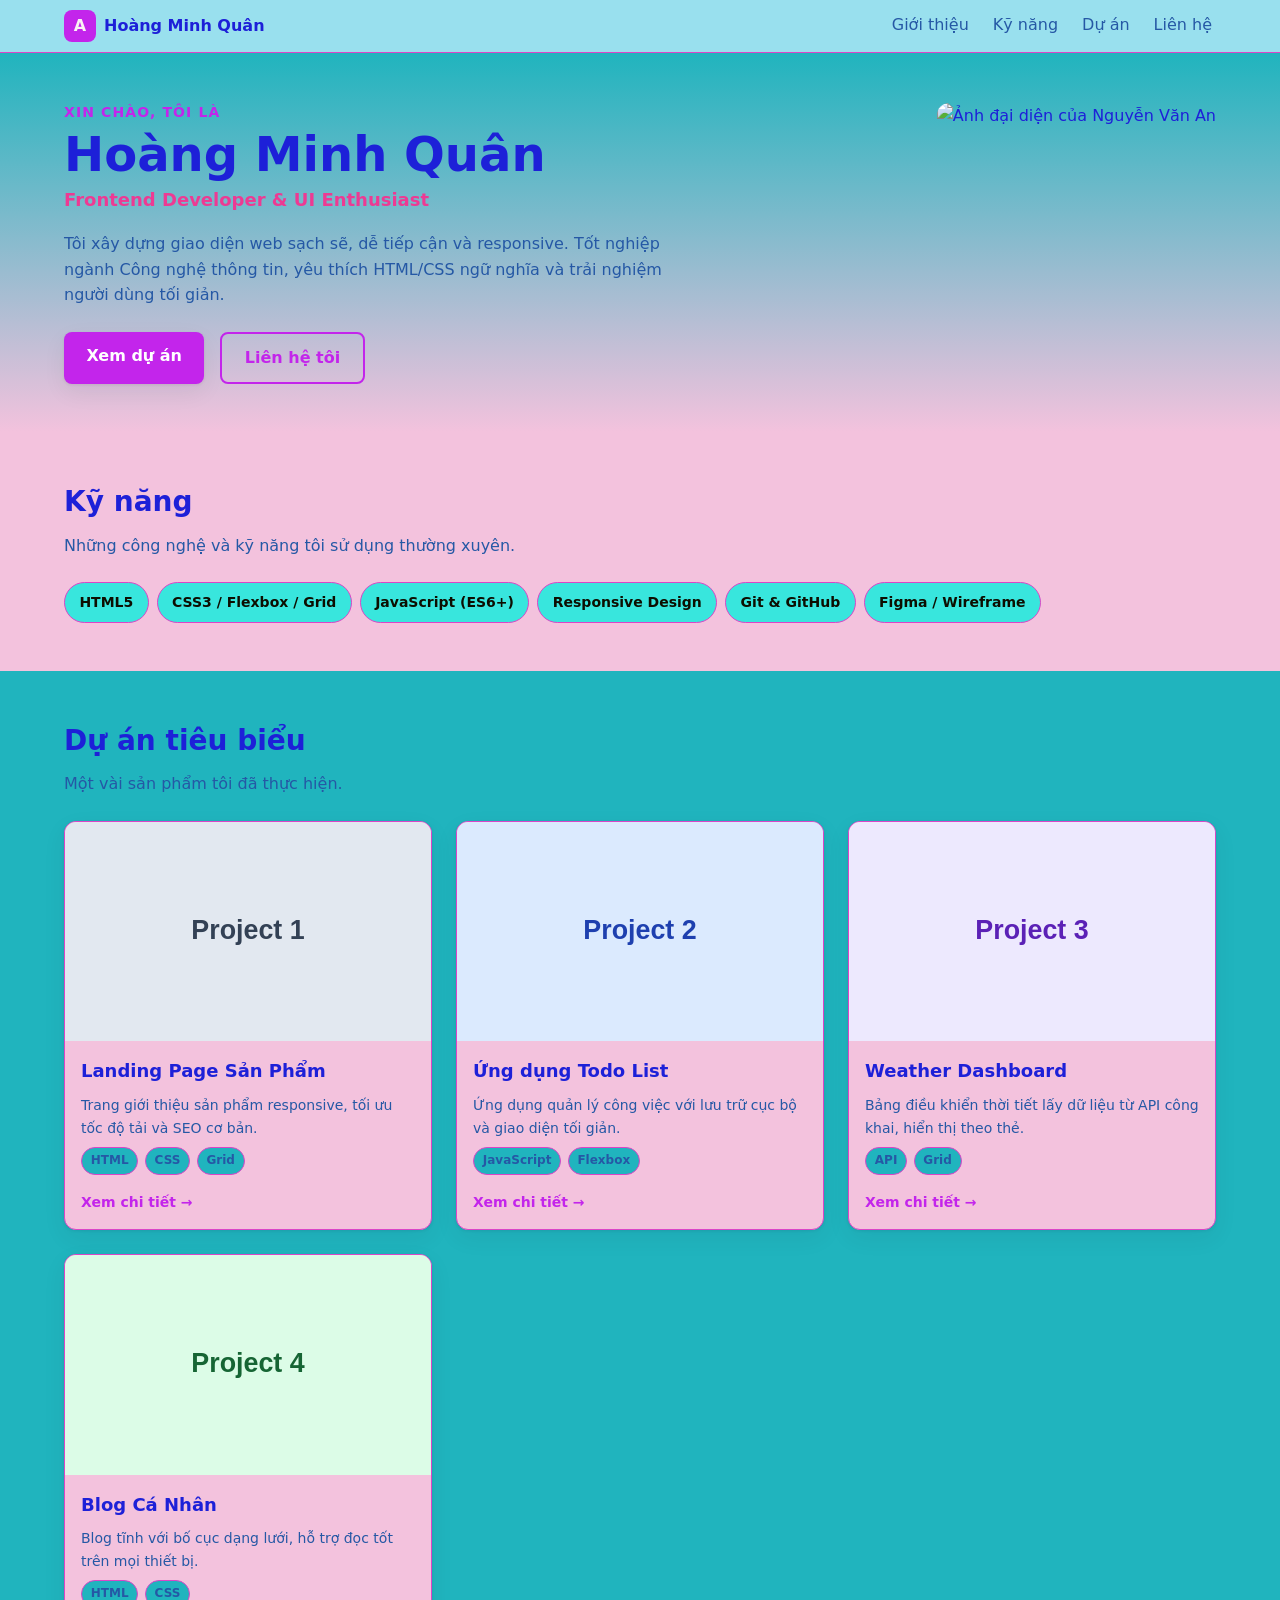
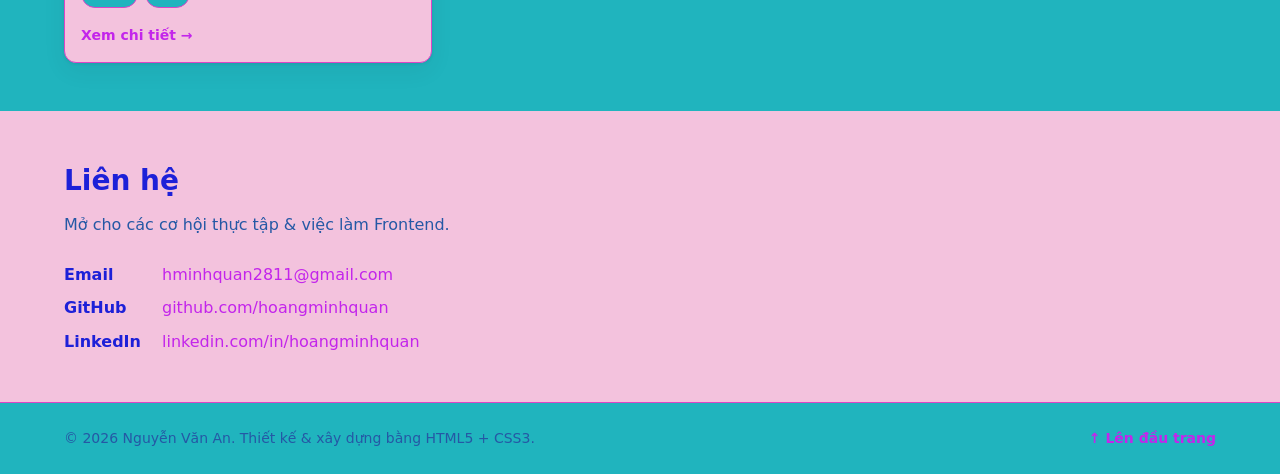
==== index.html @ fcdfdae9 "init" ====
<!DOCTYPE html>
<!-- lang="vi" khai báo ngôn ngữ trang → hỗ trợ screen reader & SEO -->
<html lang="vi">

<head>
  <!-- ========== METADATA BẮT BUỘC ========== -->
  <meta charset="UTF-8" />
  <!-- viewport: nền tảng của responsive mobile-first, khóa tỉ lệ 1:1 với thiết bị -->
  <meta name="viewport" content="width=device-width, initial-scale=1.0" />
  <meta name="description" content="Portfolio CV của Nguyễn Văn An – Frontend Developer. Dự án, kỹ năng và thông tin liên hệ." />
  <meta name="author" content="Nguyễn Văn An" />
  <title>Hoàng Minh Quân · Frontend Developer</title>

  <!-- Liên kết tới file CSS tách rời (yêu cầu của bài) -->
  <link rel="stylesheet" href="./assets/css/styles.css" />
</head>

<body>

  <!-- ========================================================== -->
  <!-- HEADER: nhận diện + điều hướng chính                        -->
  <!-- ========================================================== -->
  <header class="site-header">
    <div class="container header-inner">
      <!-- Thương hiệu cá nhân -->
      <a class="brand" href="#top" aria-label="Về đầu trang">
        <span class="brand-mark" aria-hidden="true">A</span>
        <span class="brand-name">Hoàng Minh Quân</span>
      </a>

      <!-- NAV dùng Flexbox (xem styles.css) -->
      <nav class="main-nav" aria-label="Điều hướng chính">
        <ul class="nav-list">
          <li><a href="#about">Giới thiệu</a></li>
          <li><a href="#skills">Kỹ năng</a></li>
          <li><a href="#projects">Dự án</a></li>
          <li><a href="#contact">Liên hệ</a></li>
        </ul>
      </nav>
    </div>
  </header>

  <!-- ========================================================== -->
  <!-- MAIN: toàn bộ nội dung chính của trang                      -->
  <!-- ========================================================== -->
  <main id="top">
    <!-- ----- SECTION: Giới thiệu / Hero ----- -->
    <section id="about" class="hero">
      <div class="container hero-inner">
        <div class="hero-text">
          <p class="eyebrow">Xin chào, tôi là</p>
          <h1 class="hero-title">Hoàng Minh Quân</h1>
          <p class="hero-role">Frontend Developer &amp; UI Enthusiast</p>
          <p class="hero-desc">
            Tôi xây dựng giao diện web sạch sẽ, dễ tiếp cận và responsive.
            Tốt nghiệp ngành Công nghệ thông tin, yêu thích HTML/CSS ngữ nghĩa
            và trải nghiệm người dùng tối giản.
          </p>
          <div class="hero-actions">
            <a class="btn btn-primary" href="#projects">Xem dự án</a>
            <a class="btn btn-outline" href="#contact">Liên hệ tôi</a>
          </div>
        </div>

        <!-- Ảnh đại diện: dùng placeholder, thay bằng ảnh thật của bạn -->
        <figure class="hero-avatar">
          <img
            src="https://meanhanime.edu.vn/wp-content/uploads/2026/02/Anh-avatar-nhan-vat-hoat-hinh-mac-do-rua.jpg"
            alt="Ảnh đại diện của Nguyễn Văn An"
            width="320" height="320" />
        </figure>
      </div>
    </section>

    <!-- ----- SECTION: Kỹ năng ----- -->
    <section id="skills" class="section">
      <div class="container">
        <h2 class="section-title">Kỹ năng</h2>
        <p class="section-sub">Những công nghệ và kỹ năng tôi sử dụng thường xuyên.</p>

        <ul class="skill-grid">
          <li class="skill-chip">HTML5</li>
          <li class="skill-chip">CSS3 / Flexbox / Grid</li>
          <li class="skill-chip">JavaScript (ES6+)</li>
          <li class="skill-chip">Responsive Design</li>
          <li class="skill-chip">Git &amp; GitHub</li>
          <li class="skill-chip">Figma / Wireframe</li>
        </ul>
      </div>
    </section>

    <!-- ----- SECTION: Dự án (danh sách thẻ dùng CSS Grid) ----- -->
    <section id="projects" class="section section-muted">
      <div class="container">
        <h2 class="section-title">Dự án tiêu biểu</h2>
        <p class="section-sub">Một vài sản phẩm tôi đã thực hiện.</p>

        <!-- .project-grid dùng CSS Grid (xem styles.css) -->
        <div class="project-grid">

          <!-- Mỗi thẻ là một <article> độc lập, có thể đứng riêng -->
          <article class="card">
            <img class="card-media"
              src="data:image/svg+xml,%3Csvg%20xmlns%3D%27http%3A//www.w3.org/2000/svg%27%20width%3D%27600%27%20height%3D%27360%27%20viewBox%3D%270%200%20600%20360%27%3E%3Crect%20width%3D%27100%25%27%20height%3D%27100%25%27%20fill%3D%27%23e2e8f0%27/%3E%3Ctext%20x%3D%2750%25%27%20y%3D%2750%25%27%20font-family%3D%27Segoe%20UI%2C%20Arial%2C%20sans-serif%27%20font-size%3D%2744%27%20font-weight%3D%27700%27%20fill%3D%27%23334155%27%20text-anchor%3D%27middle%27%20dominant-baseline%3D%27middle%27%3EProject%201%3C/text%3E%3C/svg%3E"
              alt="Ảnh minh họa dự án Landing Page" width="600" height="360" />
            <div class="card-body">
              <h3 class="card-title">Landing Page Sản Phẩm</h3>
              <p class="card-desc">
                Trang giới thiệu sản phẩm responsive, tối ưu tốc độ tải và SEO cơ bản.
              </p>
              <ul class="tag-list">
                <li>HTML</li>
                <li>CSS</li>
                <li>Grid</li>
              </ul>
              <a class="card-link" href="#">Xem chi tiết →</a>
            </div>
          </article>

          <article class="card">
            <img class="card-media"
              src="data:image/svg+xml,%3Csvg%20xmlns%3D%27http%3A//www.w3.org/2000/svg%27%20width%3D%27600%27%20height%3D%27360%27%20viewBox%3D%270%200%20600%20360%27%3E%3Crect%20width%3D%27100%25%27%20height%3D%27100%25%27%20fill%3D%27%23dbeafe%27/%3E%3Ctext%20x%3D%2750%25%27%20y%3D%2750%25%27%20font-family%3D%27Segoe%20UI%2C%20Arial%2C%20sans-serif%27%20font-size%3D%2744%27%20font-weight%3D%27700%27%20fill%3D%27%231e40af%27%20text-anchor%3D%27middle%27%20dominant-baseline%3D%27middle%27%3EProject%202%3C/text%3E%3C/svg%3E"
              alt="Ảnh minh họa dự án Todo App" width="600" height="360" />
            <div class="card-body">
              <h3 class="card-title">Ứng dụng Todo List</h3>
              <p class="card-desc">
                Ứng dụng quản lý công việc với lưu trữ cục bộ và giao diện tối giản.
              </p>
              <ul class="tag-list">
                <li>JavaScript</li>
                <li>Flexbox</li>
              </ul>
              <a class="card-link" href="#">Xem chi tiết →</a>
            </div>
          </article>

          <article class="card">
            <img class="card-media"
              src="data:image/svg+xml,%3Csvg%20xmlns%3D%27http%3A//www.w3.org/2000/svg%27%20width%3D%27600%27%20height%3D%27360%27%20viewBox%3D%270%200%20600%20360%27%3E%3Crect%20width%3D%27100%25%27%20height%3D%27100%25%27%20fill%3D%27%23ede9fe%27/%3E%3Ctext%20x%3D%2750%25%27%20y%3D%2750%25%27%20font-family%3D%27Segoe%20UI%2C%20Arial%2C%20sans-serif%27%20font-size%3D%2744%27%20font-weight%3D%27700%27%20fill%3D%27%235b21b6%27%20text-anchor%3D%27middle%27%20dominant-baseline%3D%27middle%27%3EProject%203%3C/text%3E%3C/svg%3E"
              alt="Ảnh minh họa dự án Weather Dashboard" width="600" height="360" />
            <div class="card-body">
              <h3 class="card-title">Weather Dashboard</h3>
              <p class="card-desc">
                Bảng điều khiển thời tiết lấy dữ liệu từ API công khai, hiển thị theo thẻ.
              </p>
              <ul class="tag-list">
                <li>API</li>
                <li>Grid</li>
              </ul>
              <a class="card-link" href="#">Xem chi tiết →</a>
            </div>
          </article>

          <article class="card">
            <img class="card-media"
              src="data:image/svg+xml,%3Csvg%20xmlns%3D%27http%3A//www.w3.org/2000/svg%27%20width%3D%27600%27%20height%3D%27360%27%20viewBox%3D%270%200%20600%20360%27%3E%3Crect%20width%3D%27100%25%27%20height%3D%27100%25%27%20fill%3D%27%23dcfce7%27/%3E%3Ctext%20x%3D%2750%25%27%20y%3D%2750%25%27%20font-family%3D%27Segoe%20UI%2C%20Arial%2C%20sans-serif%27%20font-size%3D%2744%27%20font-weight%3D%27700%27%20fill%3D%27%23166534%27%20text-anchor%3D%27middle%27%20dominant-baseline%3D%27middle%27%3EProject%204%3C/text%3E%3C/svg%3E"
              alt="Ảnh minh họa dự án Blog cá nhân" width="600" height="360" />
            <div class="card-body">
              <h3 class="card-title">Blog Cá Nhân</h3>
              <p class="card-desc">
                Blog tĩnh với bố cục dạng lưới, hỗ trợ đọc tốt trên mọi thiết bị.
              </p>
              <ul class="tag-list">
                <li>HTML</li>
                <li>CSS</li>
              </ul>
              <a class="card-link" href="#">Xem chi tiết →</a>
            </div>
          </article>

        </div><!-- /.project-grid -->
      </div>
    </section>

    <!-- ----- SECTION: Liên hệ ----- -->
    <section id="contact" class="section">
      <div class="container contact-inner">
        <h2 class="section-title">Liên hệ</h2>
        <p class="section-sub">Mở cho các cơ hội thực tập &amp; việc làm Frontend.</p>

        <ul class="contact-list">
          <li><span class="contact-label">Email</span> <a href="mailto:hminhquan2811@gmail.com">hminhquan2811@gmail.com</a></li>
          <li><span class="contact-label">GitHub</span> <a href="#">github.com/hoangminhquan</a></li>
          <li><span class="contact-label">LinkedIn</span> <a href="#">linkedin.com/in/hoangminhquan</a></li>
        </ul>
      </div>
    </section>

  </main>

  <!-- ========================================================== -->
  <!-- FOOTER                                                      -->
  <!-- ========================================================== -->
  <footer class="site-footer">
    <div class="container footer-inner">
      <p>© 2026 Nguyễn Văn An. Thiết kế &amp; xây dựng bằng HTML5 + CSS3.</p>
      <a href="#top" class="to-top">↑ Lên đầu trang</a>
    </div>
  </footer>

</body>

</html>
---- assets/css/styles.css ----
/* ==========================================================================
   PORTFOLIO CV – styles.css
   Chiến lược: MOBILE-FIRST
   - Mặc định (ngoài media query) = giao diện cho màn hình nhỏ nhất (~360px)
   - @media (min-width: 768px)  → nâng cấp cho tablet
   - @media (min-width: 1280px) → nâng cấp cho desktop
   ========================================================================== */

/* ==========================================================================
   1. DESIGN TOKENS – biến hệ thống thị giác (màu, chữ, khoảng cách, bo góc)
   Dùng custom properties để thay đổi tập trung, nhất quán toàn trang.
   ========================================================================== */
:root {
  /* --- Bảng màu --- */
  --color-primary: #c325eb;      /* xanh thương hiệu */
  --color-primary-dark: #0d0e01;
  --color-accent: #ed3a93;       /* tím nhấn */
  --color-text: #1d20d8;         /* chữ chính */
  --color-text-soft: #2558a5;    /* chữ phụ */
  --color-bg: #f3c2dd;           /* nền trang */
  --color-surface: #20b4be;      /* nền vùng nhấn */
  --color-border: #db45c7;       /* viền */
  --color-chip: #38e6dd;         /* nền chip kỹ năng */

  /* --- Typography --- */
  --font-base: system-ui, -apple-system, "Segoe UI", Roboto, Helvetica, Arial, sans-serif;
  --fs-sm: 0.875rem;   /* 14px */
  --fs-base: 1rem;     /* 16px */
  --fs-lg: 1.125rem;   /* 18px */
  --fs-h2: 1.5rem;     /* 24px */
  --fs-h1: 2rem;       /* 32px (sẽ tăng ở desktop) */
  --lh-base: 1.6;

  /* --- Khoảng cách (spacing scale) --- */
  --space-1: 0.5rem;
  --space-2: 1rem;
  --space-3: 1.5rem;
  --space-4: 2rem;
  --space-5: 3rem;

  /* --- Bố cục --- */
  --container-max: 1200px;
  --radius: 12px;
  --radius-sm: 8px;
  --shadow: 0 1px 3px rgba(15, 23, 42, 0.08), 0 8px 24px rgba(15, 23, 42, 0.06);
}

/* ==========================================================================
   2. CHUẨN HÓA BOX MODEL + RESET CƠ BẢN
   ========================================================================== */
*,
*::before,
*::after {
  box-sizing: border-box;   /* width đã bao gồm padding + border → dễ tính toán */
}

* {
  margin: 0;
  padding: 0;
}

html {
  scroll-behavior: smooth;        /* cuộn mượt khi bấm nav */
  -webkit-text-size-adjust: 100%; /* chống iOS tự phóng chữ */
}

body {
  font-family: var(--font-base);
  font-size: var(--fs-base);
  line-height: var(--lh-base);
  color: var(--color-text);
  background: var(--color-bg);
  overflow-x: hidden; /* LƯỚI AN TOÀN chống cuộn ngang; bố cục bên dưới vẫn tự đúng */
}

img {
  display: block;
  max-width: 100%;  /* ảnh không bao giờ tràn khung → không gây cuộn ngang */
  height: auto;
}

a {
  color: inherit;
  text-decoration: none;
}

ul {
  list-style: none;
}

/* ==========================================================================
   3. LAYOUT DÙNG LẠI – .container
   ========================================================================== */
.container {
  width: 100%;
  max-width: var(--container-max);
  margin-inline: auto;
  padding-inline: var(--space-2); /* lề ngang an toàn trên mobile */
}

.section {
  padding-block: var(--space-5);
}

.section-muted {
  background: var(--color-surface);
}

.section-title {
  font-size: var(--fs-h2);
  margin-bottom: var(--space-1);
}

.section-sub {
  color: var(--color-text-soft);
  margin-bottom: var(--space-3);
}

/* ==========================================================================
   4. HEADER + NAV (FLEXBOX)
   Mobile: thương hiệu trên, menu xuống dòng và tự wrap → không tràn ngang.
   ========================================================================== */
.site-header {
  position: sticky;
  top: 0;
  z-index: 10;
  background: rgba(144, 228, 240, 0.9);
  backdrop-filter: blur(8px);
  border-bottom: 1px solid var(--color-border);
}

.header-inner {
  display: flex;             /* FLEXBOX */
  flex-wrap: wrap;           /* cho phép xuống dòng trên màn hình hẹp */
  align-items: center;
  justify-content: space-between;
  gap: var(--space-1);
  padding-block: var(--space-1);
}

.brand {
  display: flex;
  align-items: center;
  gap: var(--space-1);
  font-weight: 700;
}

.brand-mark {
  display: grid;
  place-items: center;
  width: 2rem;
  height: 2rem;
  border-radius: var(--radius-sm);
  background: var(--color-primary);
  color: rgb(250, 243, 243);
  font-weight: 800;
}

/* Danh sách nav cũng là flex container */
.nav-list {
  display: flex;            /* FLEXBOX cho thanh điều hướng */
  flex-wrap: wrap;
  gap: var(--space-2);
}

.nav-list a {
  display: inline-block;
  padding: 0.25rem 0.25rem;
  color: var(--color-text-soft);
  font-weight: 500;
  border-bottom: 2px solid transparent;
  transition: color 0.15s, border-color 0.15s;
}

.nav-list a:hover,
.nav-list a:focus-visible {
  color: var(--color-primary);
  border-bottom-color: var(--color-primary);
}

/* ==========================================================================
   5. HERO / GIỚI THIỆU
   Mobile: xếp dọc (text trên, avatar dưới). Desktop: 2 cột.
   ========================================================================== */
.hero {
  padding-block: var(--space-5);
  background: linear-gradient(180deg, var(--color-surface), var(--color-bg));
}

.hero-inner {
  display: flex;
  flex-direction: column;     /* mobile-first: xếp dọc */
  gap: var(--space-4);
  align-items: flex-start;
}

.eyebrow {
  color: var(--color-primary);
  font-weight: 600;
  text-transform: uppercase;
  letter-spacing: 0.08em;
  font-size: var(--fs-sm);
}

.hero-title {
  font-size: var(--fs-h1);
  line-height: 1.15;
  margin-block: 0.25rem;
}

.hero-role {
  font-size: var(--fs-lg);
  color: var(--color-accent);
  font-weight: 600;
  margin-bottom: var(--space-2);
}

.hero-desc {
  color: var(--color-text-soft);
  max-width: 60ch;
  margin-bottom: var(--space-3);
}

.hero-actions {
  display: flex;
  flex-wrap: wrap;
  gap: var(--space-2);
}

.hero-avatar img {
  border-radius: var(--radius);
  /* box-shadow: var(--shadow); */
  width: 100%;
  /* max-width: 260px; */
}

/* --- Nút bấm --- */
.btn {
  display: inline-block;
  padding: 0.7rem 1.4rem;
  border-radius: var(--radius-sm);
  font-weight: 600;
  text-align: center;
  transition: transform 0.12s, background 0.15s, box-shadow 0.15s;
}

.btn:active { transform: translateY(1px); }

.btn-primary {
  background: var(--color-primary);
  color: #fff;
  box-shadow: var(--shadow);
}
.btn-primary:hover { background: var(--color-primary-dark); }

.btn-outline {
  border: 2px solid var(--color-primary);
  color: var(--color-primary);
}
.btn-outline:hover { background: var(--color-chip); }

/* ==========================================================================
   6. KỸ NĂNG – chip tự wrap bằng flex
   ========================================================================== */
.skill-grid {
  display: flex;
  flex-wrap: wrap;
  gap: var(--space-1);
}

.skill-chip {
  background: var(--color-chip);
  color: var(--color-primary-dark);
  border: 1px solid var(--color-border);
  padding: 0.5rem 0.9rem;
  border-radius: 999px;
  font-size: var(--fs-sm);
  font-weight: 600;
}

/* ==========================================================================
   7. DỰ ÁN – CSS GRID cho danh sách thẻ
   Mobile: 1 cột. Tablet: 2 cột. Desktop: 3 cột.
   ========================================================================== */
.project-grid {
  display: grid;                       /* CSS GRID */
  grid-template-columns: 1fr;          /* mobile-first: 1 cột */
  gap: var(--space-3);
}

.card {
  background: var(--color-bg);
  border: 1px solid var(--color-border);
  border-radius: var(--radius);
  overflow: hidden;                    /* bo góc gọn cả ảnh */
  box-shadow: var(--shadow);
  display: flex;
  flex-direction: column;
  transition: transform 0.15s, box-shadow 0.15s;
}

.card:hover {
  transform: translateY(-4px);
  box-shadow: 0 12px 32px rgba(15, 23, 42, 0.12);
}

.card-media {
  width: 100%;
  aspect-ratio: 5 / 3;                 /* giữ tỉ lệ ảnh ổn định */
  object-fit: cover;
}

.card-body {
  padding: var(--space-2);
  display: flex;
  flex-direction: column;
  gap: var(--space-1);
  flex: 1;                             /* các thẻ cao bằng nhau trong grid */
}

.card-title { font-size: var(--fs-lg); }

.card-desc {
  color: var(--color-text-soft);
  font-size: var(--fs-sm);
  flex: 1;
}

.tag-list {
  display: flex;
  flex-wrap: wrap;
  gap: 0.4rem;
}

.tag-list li {
  font-size: 0.75rem;
  font-weight: 600;
  color: var(--color-text-soft);
  background: var(--color-surface);
  border: 1px solid var(--color-border);
  padding: 0.2rem 0.55rem;
  border-radius: 999px;
}

.card-link {
  color: var(--color-primary);
  font-weight: 600;
  font-size: var(--fs-sm);
  margin-top: var(--space-1);
}

/* ==========================================================================
   8. LIÊN HỆ
   ========================================================================== */
.contact-list {
  display: flex;
  flex-direction: column;
  gap: var(--space-1);
}

.contact-list li {
  display: flex;
  flex-wrap: wrap;
  gap: var(--space-1);
  align-items: baseline;
}

.contact-label {
  min-width: 90px;
  font-weight: 700;
  color: var(--color-text);
}

.contact-list a { color: var(--color-primary); }
.contact-list a:hover { text-decoration: underline; }

/* ==========================================================================
   9. FOOTER
   ========================================================================== */
.site-footer {
  border-top: 1px solid var(--color-border);
  background: var(--color-surface);
  padding-block: var(--space-3);
}

.footer-inner {
  display: flex;
  flex-wrap: wrap;
  gap: var(--space-1);
  align-items: center;
  justify-content: space-between;
  color: var(--color-text-soft);
  font-size: var(--fs-sm);
}

.to-top { color: var(--color-primary); font-weight: 600; }

/* ==========================================================================
   10. MEDIA QUERIES – nâng cấp theo breakpoint (mobile-first)
   ========================================================================== */

/* ----- TABLET: ≥ 768px ----- */
@media (min-width: 768px) {
  :root {
    --fs-h1: 2.5rem;   /* 40px */
    --fs-h2: 1.75rem;  /* 28px */
  }

  .container { padding-inline: var(--space-3); }

  /* Hero chuyển sang 2 cột */
  .hero-inner {
    flex-direction: row;
    align-items: center;
    justify-content: space-between;
  }
  .hero-text { flex: 1; }
  .hero-avatar img { max-width: 300px; }

  /* Lưới dự án: 2 cột */
  .project-grid {
    grid-template-columns: repeat(2, 1fr);
  }
}

/* ----- DESKTOP: ≥ 1280px ----- */
@media (min-width: 1280px) {
  :root {
    --fs-h1: 3rem;     /* 48px */
  }

  /* Lưới dự án: 3 cột */
  .project-grid {
    grid-template-columns: repeat(3, 1fr);
  }

  .hero-avatar img { max-width: 340px; }
}

/* ==========================================================================
   11. HỖ TRỢ TIẾP CẬN & ƯA THÍCH NGƯỜI DÙNG
   ========================================================================== */
:focus-visible {
  outline: 3px solid var(--color-accent);
  outline-offset: 2px;
  border-radius: 4px;
}

@media (prefers-reduced-motion: reduce) {
  * {
    animation: none !important;
    transition: none !important;
    scroll-behavior: auto !important;
  }
}
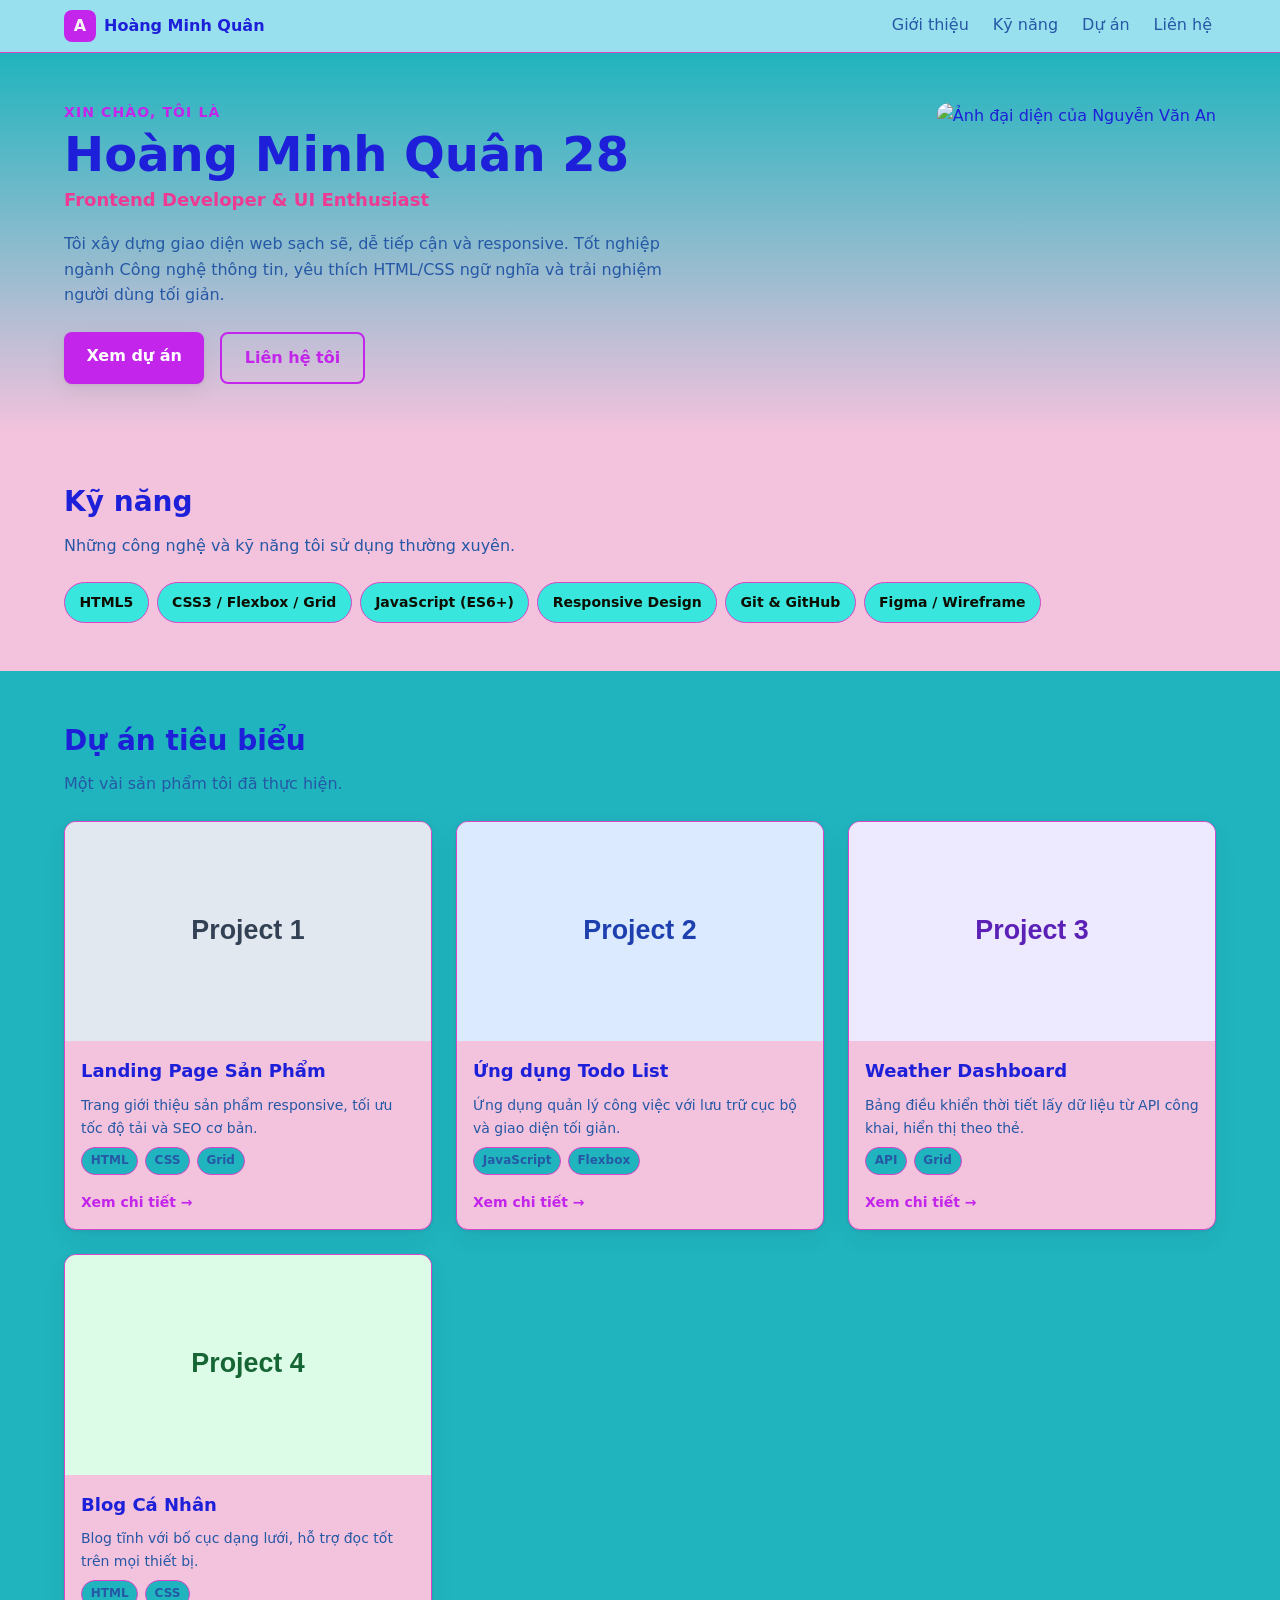
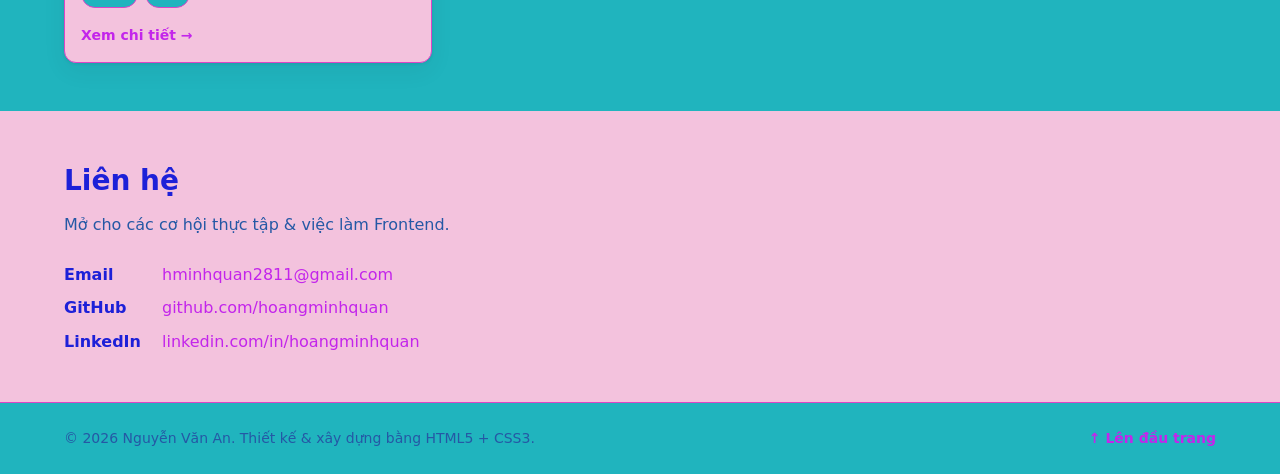
==== commit eb9a99af: "fix(about): change href,closes#1" ====
--- a/index.html
+++ b/index.html
@@ -49,7 +49,7 @@
       <div class="container hero-inner">
         <div class="hero-text">
           <p class="eyebrow">Xin chào, tôi là</p>
-          <h1 class="hero-title">Hoàng Minh Quân</h1>
+          <h1 class="hero-title">Hoàng Minh Quân 28</h1>
           <p class="hero-role">Frontend Developer &amp; UI Enthusiast</p>
           <p class="hero-desc">
             Tôi xây dựng giao diện web sạch sẽ, dễ tiếp cận và responsive.
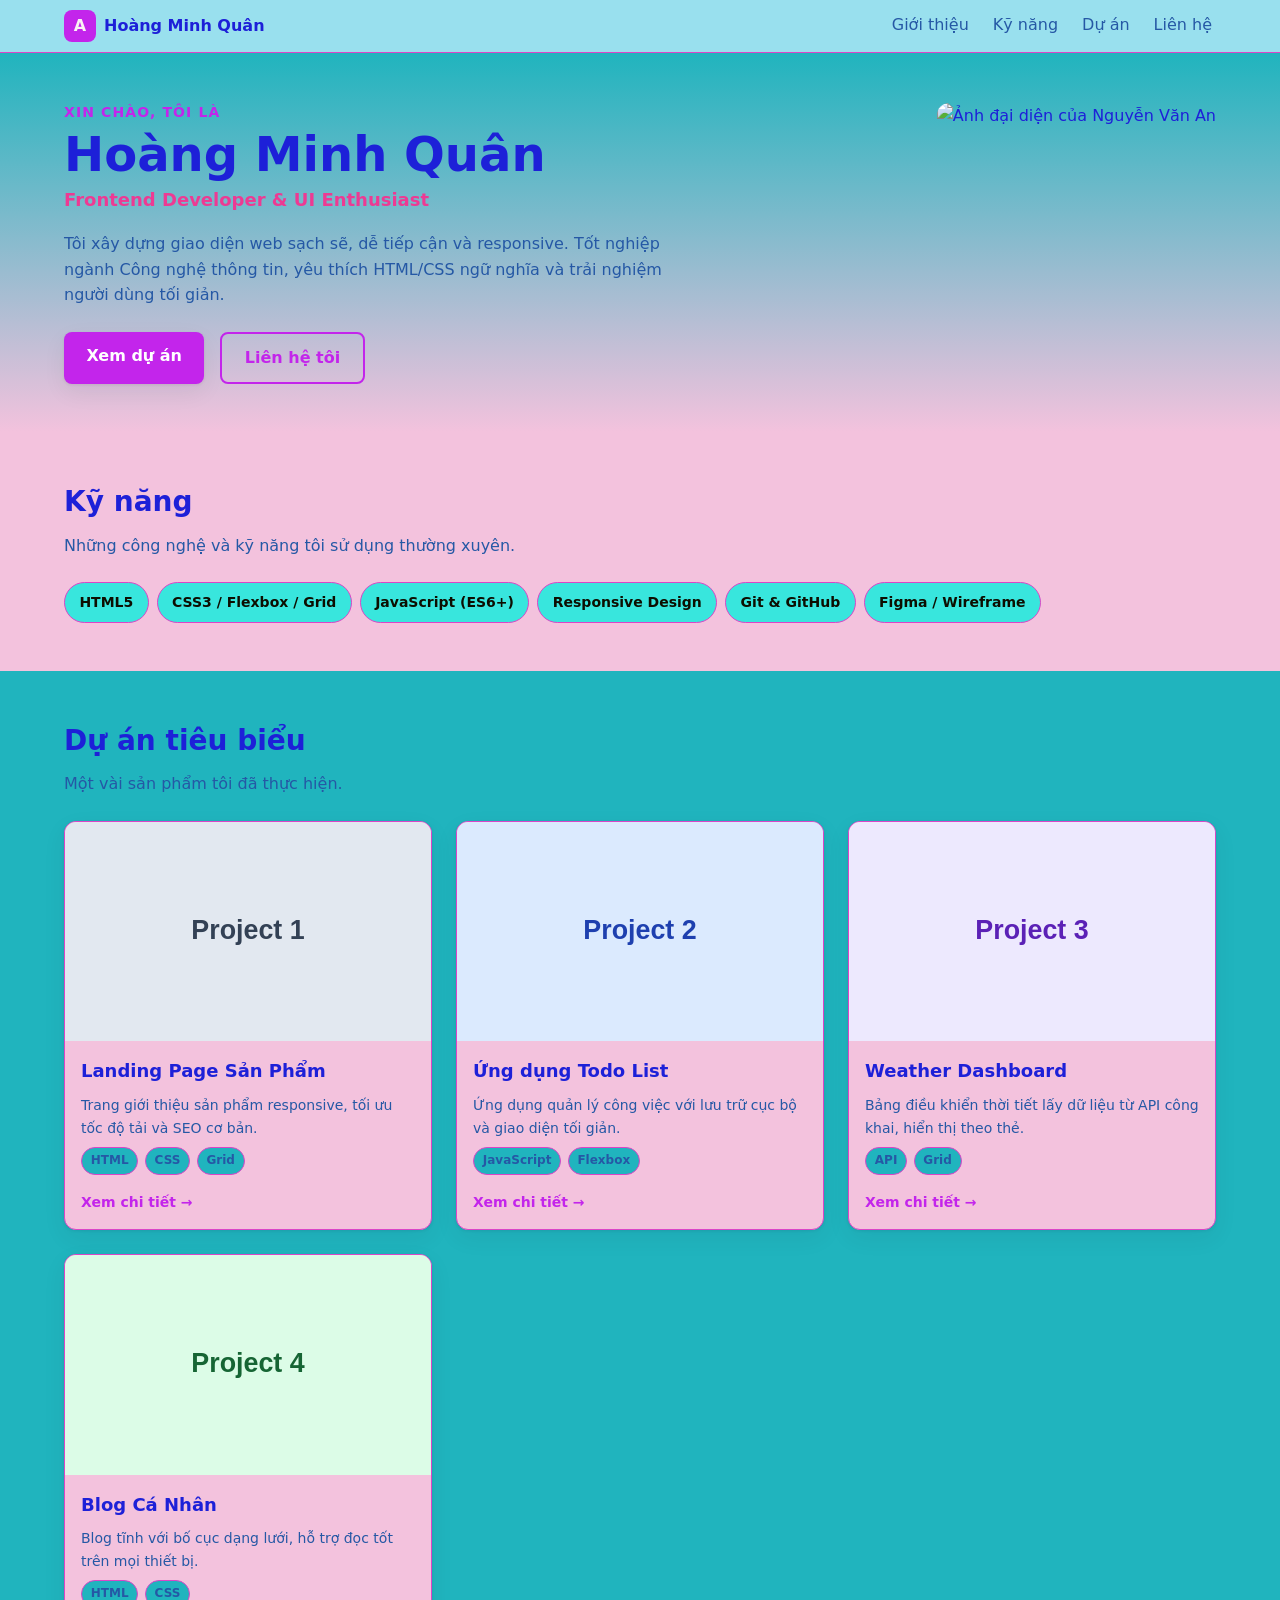
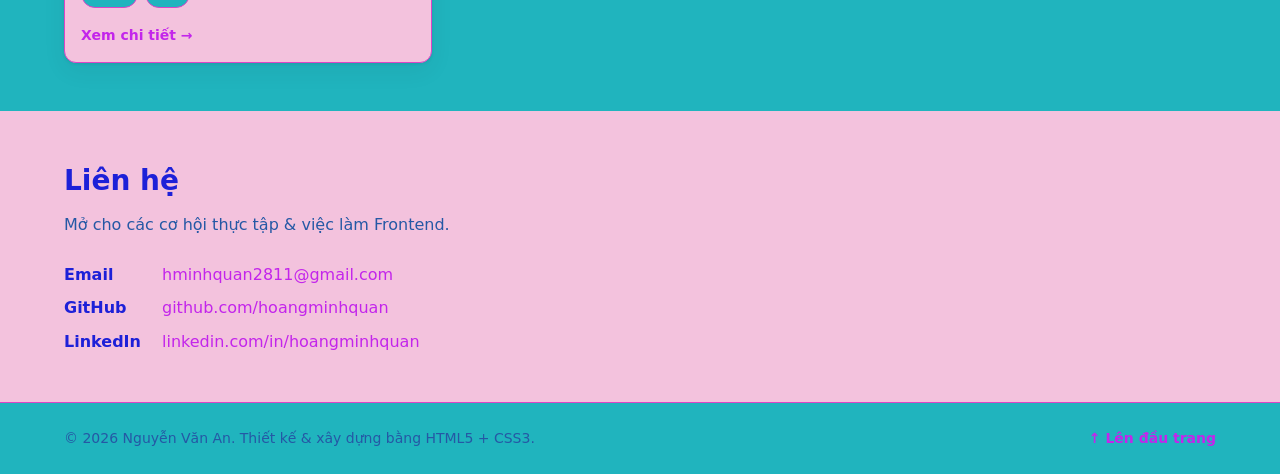
==== commit e5fd05a2: "feat(readme): add readme" ====
--- a/index.html
+++ b/index.html
@@ -49,7 +49,7 @@
       <div class="container hero-inner">
         <div class="hero-text">
           <p class="eyebrow">Xin chào, tôi là</p>
-          <h1 class="hero-title">Hoàng Minh Quân 28</h1>
+          <h1 class="hero-title">Hoàng Minh Quân</h1>
           <p class="hero-role">Frontend Developer &amp; UI Enthusiast</p>
           <p class="hero-desc">
             Tôi xây dựng giao diện web sạch sẽ, dễ tiếp cận và responsive.
